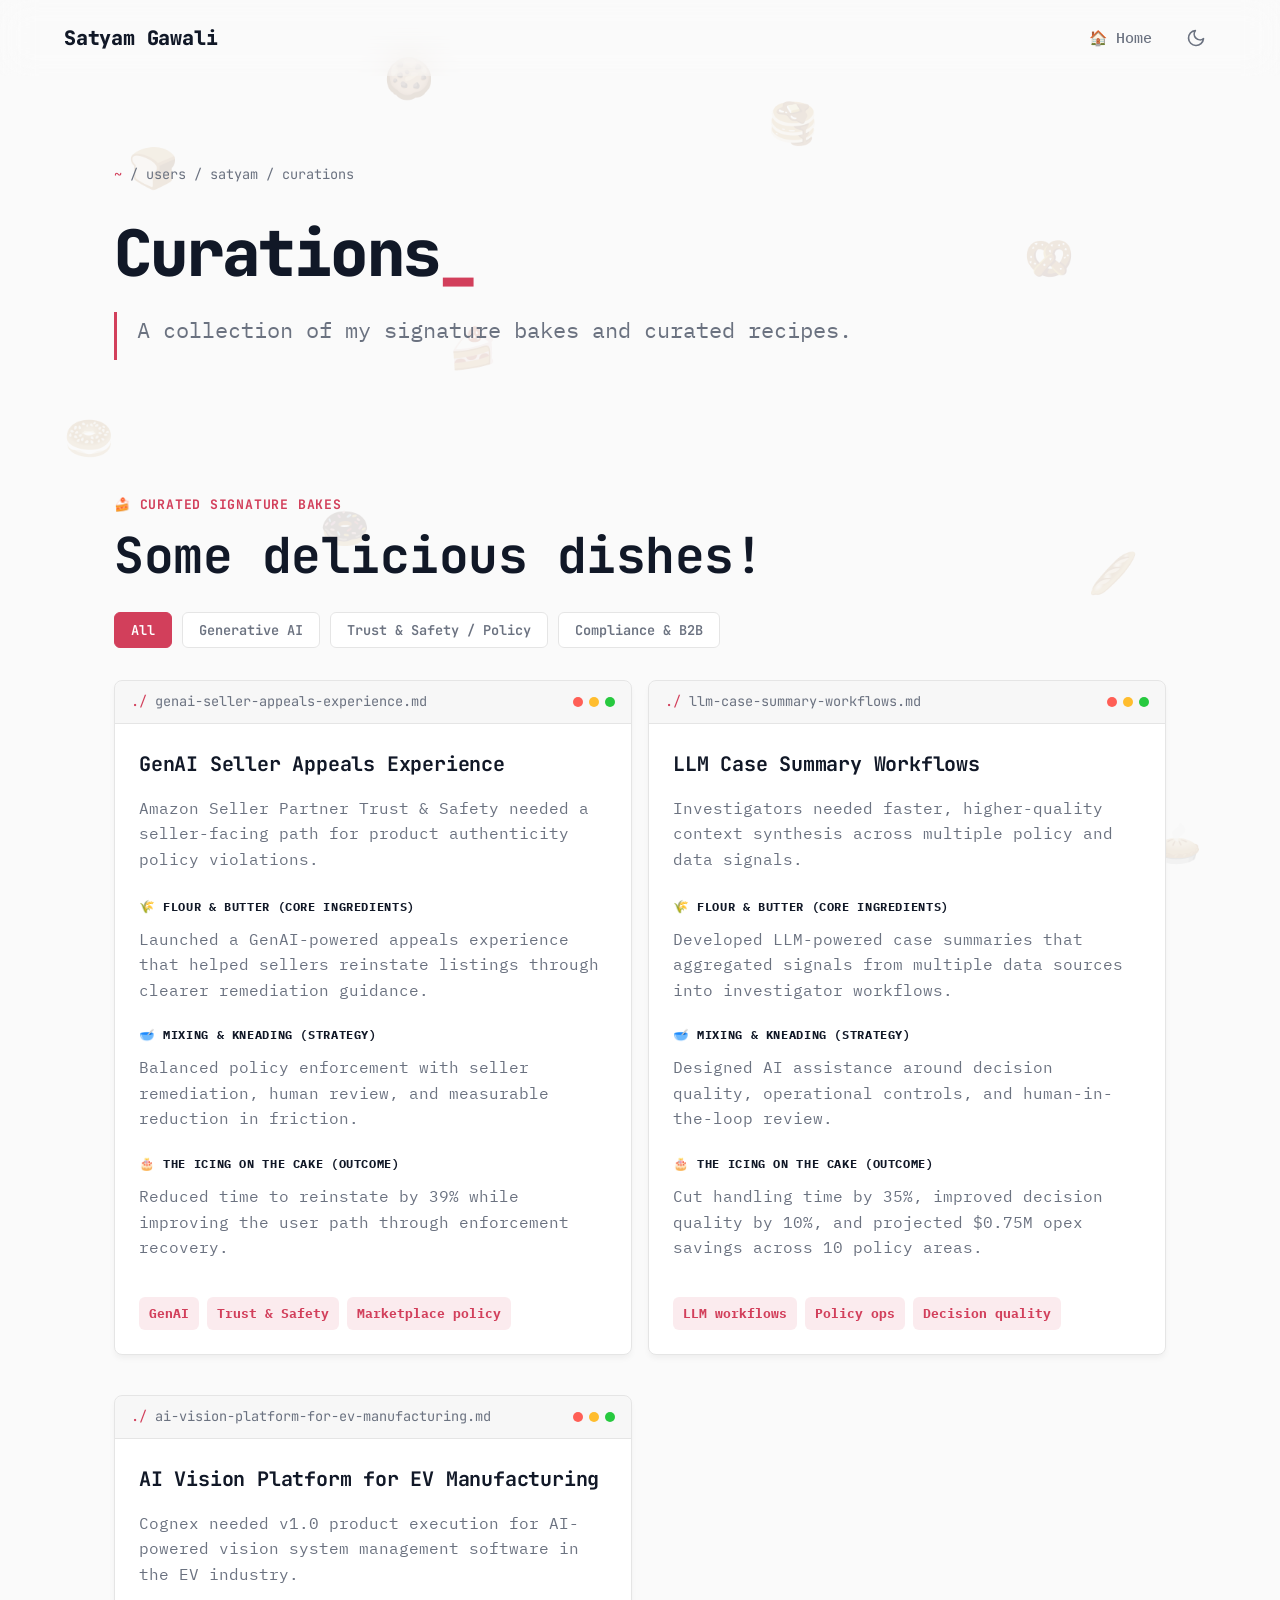
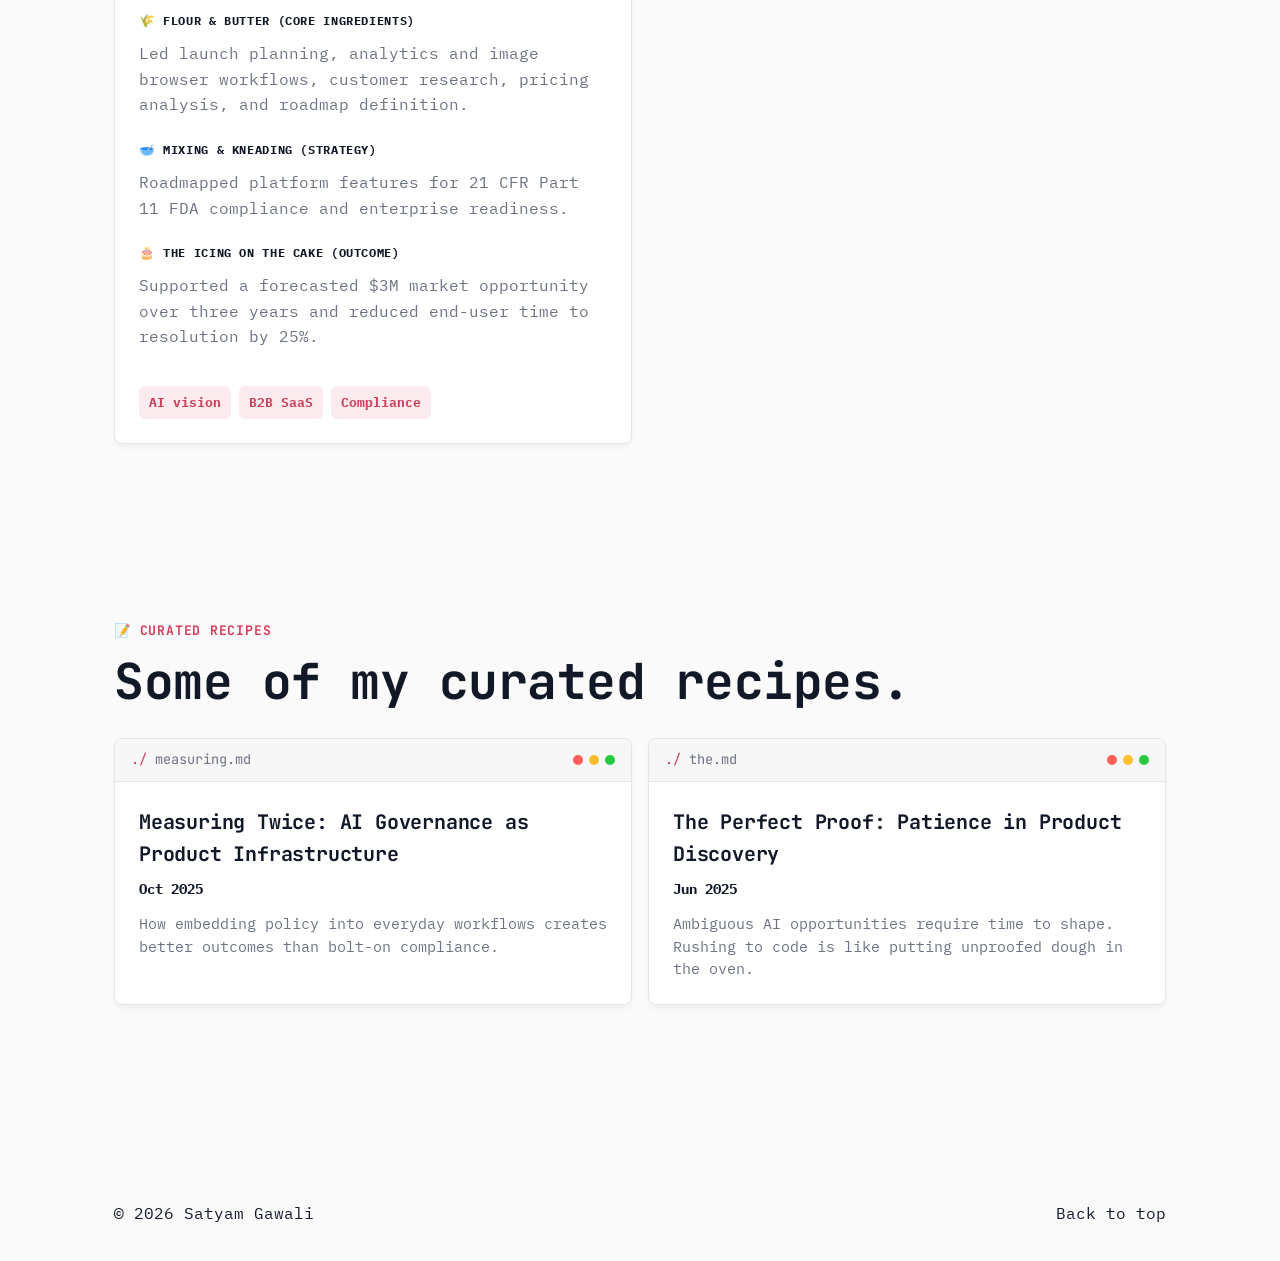
==== curations.html @ 74f0d560 "feat: UI overhaul, multi-page layout, and terminal aesthetics" ====
<!doctype html>
<html lang="en">

<head>
  <meta charset="utf-8" />
  <meta name="viewport" content="width=device-width, initial-scale=1" />
  <meta name="description"
    content="Satyam Gawali: product management at the intersection of AI policy, governance, and business strategy." />
  <meta property="og:title" content="Satyam Gawali | AI Product, Governance and Trust and Safety" />
  <meta property="og:description"
    content="A product strategy portfolio focused on AI governance, policy-aware execution, and business outcomes." />
  <meta property="og:type" content="website" />
  <title>Curations | Satyam Gawali</title>
  <script>
    (function () {
      let savedTheme = null;
      try {
        savedTheme = localStorage.getItem("theme");
      } catch (e) {
        // Fallback if localStorage is blocked (e.g. file:// protocol)
      }
      if (savedTheme === "dark" || (!savedTheme && window.matchMedia("(prefers-color-scheme: dark)").matches)) {
        document.documentElement.setAttribute("data-theme", "dark");
      } else {
        document.documentElement.setAttribute("data-theme", "light");
      }
    })();
  </script>
  <link rel="preconnect" href="https://fonts.googleapis.com">
  <link rel="preconnect" href="https://fonts.gstatic.com" crossorigin>
  <link href="https://fonts.googleapis.com/css2?family=JetBrains+Mono:wght@400;500;700;800&family=IBM+Plex+Mono:ital,wght@0,400;0,500;0,600;0,700;1,400&display=swap" rel="stylesheet">
  <link rel="preload" href="assets/satyam-gawali-linkedin.jpg" as="image" />
  <link rel="stylesheet" href="styles.css" />
</head>

<body>
  <div class="bg-animations" aria-hidden="true">
    <div class="floating-icon" style="top: 15%; left: 10%; animation-delay: 0s;">🍞</div>
    <div class="floating-icon" style="top: 60%; left: 85%; animation-delay: 1.2s;">🥖</div>
    <div class="floating-icon" style="top: 80%; left: 15%; animation-delay: 2.5s;">🥐</div>
    <div class="floating-icon" style="top: 25%; left: 80%; animation-delay: 0.8s;">🥨</div>
    <div class="floating-icon" style="top: 45%; left: 5%; animation-delay: 1.8s;">🥯</div>
    <div class="floating-icon" style="top: 10%; left: 60%; animation-delay: 2.8s;">🥞</div>
    <div class="floating-icon" style="top: 75%; left: 65%; animation-delay: 0.5s;">☕</div>
    <div class="floating-icon" style="top: 35%; left: 35%; animation-delay: 2.1s;">🍰</div>
    <div class="floating-icon" style="top: 85%; left: 45%; animation-delay: 1.5s;">🧁</div>
    <div class="floating-icon" style="top: 55%; left: 25%; animation-delay: 0.2s;">🍩</div>
    <div class="floating-icon" style="top: 5%; left: 30%; animation-delay: 1.9s;">🍪</div>
    <div class="floating-icon" style="top: 90%; left: 90%; animation-delay: 0.7s;">🥧</div>
  </div>
  <div id="scroll-progress-bar" aria-hidden="true"></div>
  <a class="skip-link" href="#content">Skip to content</a>
  <header class="site-header">
    <a class="wordmark" href="#top">Satyam Gawali</a>
    <div class="header-right">
      <nav class="site-nav" aria-label="Primary navigation">
        <a href="index.html">🏠 Home</a>
      </nav>
      <button id="theme-toggle" class="theme-toggle-btn" aria-label="Toggle dark mode" title="Toggle dark mode">
        <svg class="sun-icon" viewBox="0 0 24 24" width="20" height="20" stroke="currentColor" stroke-width="2"
          fill="none" stroke-linecap="round" stroke-linejoin="round">
          <circle cx="12" cy="12" r="5"></circle>
          <line x1="12" y1="1" x2="12" y2="3"></line>
          <line x1="12" y1="21" x2="12" y2="23"></line>
          <line x1="4.22" y1="4.22" x2="5.64" y2="5.64"></line>
          <line x1="18.36" y1="18.36" x2="19.78" y2="19.78"></line>
          <line x1="1" y1="12" x2="3" y2="12"></line>
          <line x1="21" y1="12" x2="23" y2="12"></line>
          <line x1="4.22" y1="19.78" x2="5.64" y2="18.36"></line>
          <line x1="18.36" y1="5.64" x2="19.78" y2="4.22"></line>
        </svg>
        <svg class="moon-icon" viewBox="0 0 24 24" width="20" height="20" stroke="currentColor" stroke-width="2"
          fill="none" stroke-linecap="round" stroke-linejoin="round">
          <path d="M21 12.79A9 9 0 1 1 11.21 3 7 7 0 0 0 21 12.79z"></path>
        </svg>
      </button>
    </div>
  </header>

  <main id="content">
    <section class="hero" id="top">
      <div class="terminal-path"><span class="text-accent">~</span> / users / satyam / curations</div>
      
      <h1 class="hacker-title">Curations<span class="cursor-blink text-accent">_</span></h1>
      
      <div class="hero-description-block">
        <p class="hero-tagline">
          A collection of my signature bakes and curated recipes.
        </p>
      </div>
    </section>


    <section class="section scroll-reveal" id="case-studies">
      <div class="section-heading">
        <div class="section-label">🍰 Curated Signature Bakes</div>
        <h2>Some delicious dishes!</h2>
      </div>
      <div class="filter-row" id="case-filters" aria-label="Filter case studies"></div>
      <div class="case-grid" id="case-list"></div>
    </section>



    <section class="section writings-section scroll-reveal" id="writings">
      <div class="section-heading">
        <div class="section-label">📝 Curated Recipes</div>
        <h2>Some of my curated recipes.</h2>
      </div>
      <div class="writings-grid" id="writing-list"></div>
    </section>


  </main>

  <footer class="site-footer">
    <span>© <span id="year"></span> Satyam Gawali</span>
    <a href="#top">Back to top</a>
  </footer>

  <script src="script.js"></script>
</body>

</html>
---- styles.css ----
:root {
  --bg: #fafafa;
  --surface: #ffffff;
  --border: #e5e5e5;
  --fg: #111827;
  --muted: #6b7280;
  --accent: #d23f5b;
  --accent-dim: rgba(210, 63, 91, 0.1);
  --shadow: 0 4px 6px -1px rgba(0, 0, 0, 0.1), 0 2px 4px -1px rgba(0, 0, 0, 0.06);
  --glass-bg: var(--surface);
  --glass-border: var(--border);
}

html[data-theme="dark"] {
  --bg: #111111;
  --surface: #1a1a1a;
  --border: #333333;
  --fg: #f3f4f6;
  --muted: #9ca3af;
  --accent: #e5607b;
  --accent-dim: rgba(229, 96, 123, 0.15);
  --shadow: 0 4px 6px -1px rgba(0, 0, 0, 0.5), 0 2px 4px -1px rgba(0, 0, 0, 0.3);
  --glass-bg: var(--surface);
  --glass-border: var(--border);
}

/* Background Animations */
.bg-animations {
  position: fixed;
  top: 0;
  left: 0;
  width: 100%;
  height: 100%;
  pointer-events: none;
  z-index: -1;
  overflow: hidden;
}

.floating-icon {
  position: absolute;
  font-size: 2.5rem;
  opacity: 0.15;
  animation: float 6s ease-in-out infinite;
  user-select: none;
  filter: grayscale(0.5);
  /* slightly muted to fit terminal theme */
}

@keyframes float {
  0% {
    transform: translateY(0) rotate(0deg);
  }

  33% {
    transform: translateY(-40px) rotate(10deg);
  }

  66% {
    transform: translateY(20px) rotate(-10deg);
  }

  100% {
    transform: translateY(0) rotate(0deg);
  }
}

html[data-theme="dark"] .floating-icon {
  opacity: 0.08;
}

* {
  box-sizing: border-box;
}

html {
  scroll-behavior: smooth;
}

body {
  margin: 0;
  color: var(--fg);
  background: var(--bg);
  font-family: 'IBM Plex Mono', monospace;
  line-height: 1.6;
  transition: background 0.4s ease, color 0.4s ease, border-color 0.4s ease;
}

/* Clean, modern sans-serif typography for headings */
h1,
h2,
h3,
.wordmark,
.kicker,
.section-label {
  font-family: 'JetBrains Mono', monospace;
}

.button,
.filter-chip {
  font-family: 'JetBrains Mono', monospace;
}

a {
  color: inherit;
  text-decoration: none;
}

.skip-link {
  position: absolute;
  left: 18px;
  top: -60px;
  z-index: 100;
  padding: 8px 12px;
  color: var(--bg);
  background: var(--ink);
}

.skip-link:focus {
  top: 14px;
}

.site-header {
  position: sticky;
  top: 0;
  z-index: 10;
  display: flex;
  align-items: center;
  justify-content: space-between;
  gap: 24px;
  padding: 18px clamp(18px, 5vw, 64px);
  background: var(--header-bg);
  border-bottom: 1px solid var(--line);
  backdrop-filter: blur(16px);
  transition: background 0.4s ease, border-color 0.4s ease;
}

.header-right {
  display: flex;
  align-items: center;
  gap: 24px;
}

.theme-toggle-btn {
  background: transparent;
  border: 1px solid var(--line);
  color: var(--muted);
  cursor: pointer;
  display: flex;
  align-items: center;
  justify-content: center;
  width: 40px;
  height: 40px;
  border-radius: 50%;
  transition: all 0.3s cubic-bezier(0.16, 1, 0.3, 1);
  padding: 0;
  position: relative;
  overflow: hidden;
}

.theme-toggle-btn:hover {
  background: var(--panel-strong);
  color: var(--accent);
  border-color: var(--accent);
  transform: scale(1.05);
}

.theme-toggle-btn svg {
  transition: transform 0.5s cubic-bezier(0.16, 1, 0.3, 1), opacity 0.3s ease;
  position: absolute;
}

html:not([data-theme="dark"]) .theme-toggle-btn .sun-icon {
  transform: translateY(30px) rotate(45deg);
  opacity: 0;
}

html:not([data-theme="dark"]) .theme-toggle-btn .moon-icon {
  transform: translateY(0) rotate(0);
  opacity: 1;
}

html[data-theme="dark"] .theme-toggle-btn .sun-icon {
  transform: translateY(0) rotate(0);
  opacity: 1;
}

html[data-theme="dark"] .theme-toggle-btn .moon-icon {
  transform: translateY(-30px) rotate(-45deg);
  opacity: 0;
}

.wordmark {
  color: var(--ink);
  font-weight: 800;
  font-size: 1.25rem;
  letter-spacing: -0.01em;
}

.site-nav {
  display: flex;
  flex-wrap: wrap;
  justify-content: flex-end;
  gap: 8px 20px;
  color: var(--muted);
  font-size: 0.92rem;
  font-weight: 500;
}

.site-nav a {
  position: relative;
}

.site-nav a::after {
  content: '';
  position: absolute;
  bottom: -4px;
  left: 0;
  width: 0%;
  height: 2px;
  background: var(--accent);
  transition: width 0.3s cubic-bezier(0.16, 1, 0.3, 1);
}

.site-nav a:hover::after {
  width: 100%;
}

.site-nav a:hover,
.site-footer a:hover {
  color: var(--accent);
}

main {
  width: min(100%, 1180px);
  margin: 0 auto;
  padding: 0 clamp(18px, 5vw, 64px) 70px;
}

.hero {
  display: flex;
  flex-direction: column;
  align-items: flex-start;
  text-align: left;
  gap: 24px;
  min-height: auto;
  padding: clamp(42px, 7vw, 88px) 0 58px;
}

.terminal-path {
  font-family: 'JetBrains Mono', monospace;
  font-size: 0.85rem;
  color: var(--muted);
  margin-bottom: 8px;
}

.text-accent {
  color: var(--accent);
}

.hacker-title {
  font-family: 'JetBrains Mono', monospace;
  font-size: clamp(2.5rem, 5vw, 4rem);
  font-weight: 800;
  letter-spacing: -0.03em;
  margin: 0;
  line-height: 1.1;
}

@keyframes blink {

  0%,
  100% {
    opacity: 1;
  }

  50% {
    opacity: 0;
  }
}

.cursor-blink {
  animation: blink 1s step-end infinite;
}

.hero-description-block {
  border-left: 3px solid var(--accent);
  padding-left: 20px;
  max-width: 750px;
}

.hero-tagline {
  font-size: clamp(1.2rem, 2.5vw, 1.4rem);
  color: var(--muted);
  margin: 0 0 12px 0;
}

.hero-avatar {
  display: flex;
  flex-direction: column;
  align-items: center;
  gap: 16px;
  width: 100%;
  margin: 32px 0;
}

.avatar-img {
  width: 160px;
  height: 160px;
  border-radius: 50%;
  object-fit: cover;
  box-shadow: 0 10px 25px rgba(0, 0, 0, 0.2);
}

.hero-actions {
  display: flex;
  gap: 16px;
  flex-wrap: wrap;
  justify-content: center;
  width: 100%;
}

.terminal-btn {
  display: inline-flex;
  align-items: center;
  justify-content: center;
  gap: 8px;
  padding: 12px 24px;
  border: 1px solid var(--accent);
  color: var(--accent);
  font-family: 'JetBrains Mono', monospace;
  font-weight: 700;
  font-size: 0.9rem;
  border-radius: 8px;
  text-decoration: none;
  transition: all 0.2s ease;
  min-width: 180px;
}

.terminal-btn:hover {
  background: var(--accent);
  color: var(--surface);
}

.kicker,
.section-label {
  margin: 0;
  color: var(--accent);
  font-family: 'JetBrains Mono', monospace;
  font-size: 0.82rem;
  font-weight: 700;
  letter-spacing: 0.06em;
  text-transform: uppercase;
}

h1,
h2,
h3,
p {
  overflow-wrap: anywhere;
}

h2 {
  max-width: 860px;
  margin: 12px 0 0;
  font-size: clamp(1.85rem, 4.2vw, 3.1rem);
  line-height: 1.15;
  letter-spacing: -0.01em;
  font-weight: 700;
}

h3 {
  margin: 0;
  font-size: 1.25rem;
  letter-spacing: -0.01em;
  font-weight: 700;
}

.hero-text,
.brief p,
.contact-section p {
  max-width: 720px;
  margin: 24px 0 0;
  color: var(--muted);
  font-size: clamp(1.05rem, 2vw, 1.24rem);
}

.hero-actions,
.contact-actions {
  display: flex;
  flex-wrap: wrap;
  gap: 12px;
  margin-top: 32px;
  justify-content: center;
}

.button {
  display: inline-flex;
  align-items: center;
  justify-content: center;
  padding: 10px 20px;
  border: 1px solid var(--border);
  border-radius: 6px;
  font-family: 'JetBrains Mono', monospace;
  font-weight: 600;
  font-size: 0.9rem;
  transition: all 0.2s ease;
  cursor: pointer;
  background: var(--surface);
  color: var(--fg);
}

.button:active,
.filter-chip:active {
  transform: scale(0.98);
}

.button.primary {
  color: var(--surface);
  background: var(--accent);
  border-color: var(--accent);
}

.button.primary:hover {
  opacity: 0.9;
}

.button.secondary {
  color: var(--fg);
  background: var(--surface);
  border-color: var(--border);
}

.button.secondary:hover {
  background: var(--border);
}



.section {
  padding: 76px 0;
  border-top: 1px solid var(--line);
}

.brief {
  display: grid;
  grid-template-columns: 190px minmax(0, 1fr);
  gap: clamp(24px, 6vw, 80px);
}

.filter-row {
  display: flex;
  flex-wrap: wrap;
  gap: 10px;
  margin-bottom: 32px;
}

.filter-chip {
  display: inline-flex;
  align-items: center;
  justify-content: center;
  background: var(--surface);
  border: 1px solid var(--border);
  color: var(--muted);
  font-family: 'JetBrains Mono', monospace;
  font-size: 0.85rem;
  font-weight: 600;
  padding: 8px 16px;
  border-radius: 6px;
  cursor: pointer;
  transition: all 0.2s ease;
  user-select: none;
}

.filter-chip:hover {
  background: var(--bg);
  color: var(--accent);
  border-color: var(--accent);
}

.filter-chip.active {
  background: var(--accent);
  border-color: var(--accent);
  color: var(--surface);
}

html[data-theme="dark"] .filter-chip.active {
  background: var(--accent);
  border-color: var(--accent);
  color: #111;
}

.section-heading {
  margin-bottom: 28px;
}

.case-grid,
.principle-grid,
.capability-grid {
  display: grid;
  grid-template-columns: repeat(2, minmax(0, 1fr));
  gap: 16px;
}

.experience-list {
  display: grid;
  gap: 16px;
}

/* Terminal Windows */
.terminal-window {
  border: 1px solid var(--border);
  border-radius: 8px;
  overflow: hidden;
  background: var(--surface);
  box-shadow: 0 4px 6px -1px rgba(0, 0, 0, 0.05);
  margin-bottom: 24px;
}

.terminal-header {
  display: flex;
  align-items: center;
  justify-content: space-between;
  padding: 10px 16px;
  border-bottom: 1px solid var(--border);
  background: rgba(0, 0, 0, 0.03);
}

html[data-theme="dark"] .terminal-header {
  background: rgba(255, 255, 255, 0.03);
}

.terminal-title {
  font-family: 'JetBrains Mono', monospace;
  font-size: 0.85rem;
  color: var(--muted);
}

.terminal-dots {
  display: flex;
  gap: 6px;
}

.terminal-dots span {
  width: 10px;
  height: 10px;
  border-radius: 50%;
  background: var(--border);
}

.terminal-dots span:nth-child(1) {
  background: #ff5f56;
}

.terminal-dots span:nth-child(2) {
  background: #ffbd2e;
}

.terminal-dots span:nth-child(3) {
  background: #27c93f;
}

.terminal-body {
  padding: 24px;
}

.case-card,
.experience-card,
.capability-card {
  transition: transform 0.2s ease, border-color 0.2s ease, box-shadow 0.2s ease;
}

.terminal-window:hover {
  transform: translateY(-2px);
  border-color: var(--accent);
  box-shadow: var(--shadow);
}

.experience-sidebar {
  display: flex;
  flex-direction: column;
  gap: 18px;
  width: 160px;
  flex-shrink: 0;
}

.company-logo {
  display: flex;
  height: 82px;
  width: 100%;
  align-items: center;
  justify-content: center;
  padding: 10px;
  background: var(--logo-bg);
  border: 1px solid var(--logo-border-color);
  border-radius: 16px;
  transition: all 0.3s ease;
  overflow: hidden;
}

.company-logo img {
  display: block;
  max-width: 100%;
  max-height: 100%;
  object-fit: contain;
  transition: filter 0.4s ease, transform 0.3s ease;
}

.company-logo img[src$="logo-amazon.svg"] {
  transform: scale(1.1);
}

.company-logo:hover {
  border-color: var(--accent-border);
  transform: scale(1.02);
}

/* Theme-aware logo rendering */
html:not([data-theme="dark"]) .company-logo img[src$="logo-searce.svg"] {
  filter: invert(1);
}

html[data-theme="dark"] .company-logo img[src$="logo-amazon.svg"],
html[data-theme="dark"] .company-logo img[src$="logo-cognex.svg"] {
  filter: invert(1) brightness(1.2);
}

.card-header-row {
  display: flex;
  justify-content: space-between;
  align-items: baseline;
  flex-wrap: wrap;
  gap: 8px 24px;
}

.card-meta-right {
  color: var(--quiet);
  font-size: 0.86rem;
  font-weight: 700;
  display: flex;
  align-items: center;
  gap: 6px;
  transition: color 0.4s ease;
}

.card-separator {
  color: var(--line);
  transition: color 0.4s ease;
}

.experience-content {
  grid-column: 2;
  display: flex;
  flex-direction: column;
  justify-content: center;
}

.experience-role {
  margin: 2px 0 10px;
  color: var(--success);
  /* Sophisticated green for role titles */
  font-weight: 700;
}

.experience-card ul {
  display: grid;
  gap: 8px;
  margin: 0;
  padding-left: 18px;
  color: var(--muted);
}

.education-grid {
  display: grid;
  grid-template-columns: repeat(auto-fit, minmax(280px, 1fr));
  gap: 64px;
  align-items: start;
}

.education-mantle-item {
  display: flex;
  flex-direction: column;
  align-items: center;
  text-align: center;
  padding: 16px 0;
}

.mantle-logo {
  display: flex;
  height: 90px;
  width: auto;
  min-width: 90px;
  align-items: center;
  justify-content: center;
  margin-bottom: 24px;
}

.mantle-logo img {
  display: block;
  max-width: 100%;
  max-height: 100%;
  object-fit: contain;
  transition: all 0.3s ease;
}

.mantle-logo img[src$="logo-dartmouth.png"] {
  transform: scale(1.18);
}

html[data-theme="dark"] .mantle-logo img[src$="logo-dartmouth.png"],
html[data-theme="dark"] .mantle-logo img[src*="logo-westcliff"] {
  filter: brightness(0) invert(1);
}

.mantle-logo:hover {
  transform: scale(1.05);
}

.education-mantle-item h3 {
  font-size: 1.2rem;
  margin: 0 0 10px;
}

.education-role {
  margin: 0 0 10px;
  color: var(--accent);
  font-weight: 600;
  font-size: 0.95rem;
}

.case-context {
  margin: 16px 0 24px;
  color: var(--muted);
}

dl {
  display: grid;
  gap: 10px;
  margin: 0;
}

dt {
  color: var(--success);
  font-size: 0.78rem;
  font-weight: 800;
  text-transform: uppercase;
  letter-spacing: 0.05em;
}

dd {
  margin: 0 0 12px;
  color: var(--muted);
}

.tag-row {
  display: flex;
  flex-wrap: wrap;
  gap: 8px;
  margin-top: 24px;
}

.tag-row span {
  padding: 6px 10px;
  color: var(--accent);
  background: var(--accent-dim);
  border: 1px solid var(--accent-border);
  border-radius: 6px;
  font-size: 0.82rem;
  font-weight: 700;
  transition: all 0.3s ease;
}

.tag-row span:hover {
  background: rgba(194, 83, 47, 0.09);
  border-color: rgba(194, 83, 47, 0.25);
}

html[data-theme="dark"] .tag-row span:hover {
  background: rgba(224, 108, 69, 0.12);
  border-color: rgba(224, 108, 69, 0.3);
}

.marquee-container {
  width: 100%;
  overflow: hidden;
  white-space: nowrap;
  position: relative;
  padding: 24px 0;
  mask-image: linear-gradient(to right, transparent, black 5%, black 95%, transparent);
  -webkit-mask-image: linear-gradient(to right, transparent, black 5%, black 95%, transparent);
}

.marquee-content {
  display: inline-flex;
  gap: 32px;
  animation: scroll-marquee 25s linear infinite;
  padding-left: 32px;
}

.marquee-content:hover {
  animation-play-state: paused;
}

.book-cover {
  height: 290px;
  width: auto;
  max-width: 250px;
  border-radius: 4px;
  box-shadow: 0 6px 16px rgba(0, 0, 0, 0.12);
  transition: transform 0.4s cubic-bezier(0.16, 1, 0.3, 1), box-shadow 0.4s ease;
  flex-shrink: 0;
  border: 1px solid var(--glass-border);
}

.book-cover:hover {
  transform: translateY(-8px) scale(1.02);
  box-shadow: 0 16px 32px rgba(0, 0, 0, 0.15);
  cursor: pointer;
}

.book-cover.expanded {
  transform: scale(1.2) translateY(-10px);
  box-shadow: 0 24px 48px rgba(0, 0, 0, 0.3);
  z-index: 10;
  position: relative;
}



@keyframes scroll-marquee {
  0% {
    transform: translateX(0);
  }

  100% {
    transform: translateX(calc(-50% - 16px));
  }
}

.writings-grid {
  display: grid;
  grid-template-columns: repeat(auto-fit, minmax(280px, 1fr));
  gap: 16px;
}

.writing-link {
  display: block;
  text-decoration: none;
  color: inherit;
}

.writing-snippet {
  margin: 12px 0 0;
  color: var(--muted);
  line-height: 1.5;
  font-size: 0.95rem;
}

.capability-chip {
  display: inline-flex;
  align-items: center;
  justify-content: center;
  background: var(--surface);
  border: 1px solid var(--border);
  color: var(--fg);
  font-family: 'JetBrains Mono', monospace;
  font-size: 0.85rem;
  font-weight: 600;
  padding: 6px 12px;
  border-radius: 4px;
  transition: all 0.2s ease;
}

.capability-chip:hover {
  background: var(--bg);
  border-color: var(--accent);
  color: var(--accent);
}

.contact-section {
  display: grid;
  grid-template-columns: minmax(0, 1fr) minmax(270px, 0.48fr);
  gap: 32px;
  align-items: center;
  margin-top: 28px;
  padding: clamp(28px, 5vw, 54px);
  background: var(--surface);
  border: 1px solid var(--border);
  border-radius: 8px;
  box-shadow: 0 4px 6px -1px rgba(0, 0, 0, 0.05);
}

.contact-section h2 {
  margin-top: 12px;
}

.contact-section .contact-actions {
  align-content: start;
  margin-top: 0;
}

.site-footer {
  display: flex;
  justify-content: space-between;
  gap: 18px;
  width: min(100%, 1180px);
  margin: 0 auto;
  padding: 26px clamp(18px, 5vw, 64px) 34px;
  color: var(--quiet);
  border-top: 1px solid var(--line);
}

@media (max-width: 860px) {

  .site-header,
  .site-footer {
    align-items: flex-start;
    flex-direction: column;
  }

  .hero,
  .brief,
  .signal-section,
  .contact-section {
    grid-template-columns: 1fr;
  }

  .hero {
    min-height: auto;
  }

  .case-grid,
  .capability-grid {
    grid-template-columns: 1fr;
  }

  .experience-card {
    grid-template-columns: 1fr;
  }

  .experience-content {
    grid-column: 1;
  }
}

@media (max-width: 540px) {
  main {
    padding-inline: 16px;
  }

  h1 {
    font-size: clamp(2.45rem, 12vw, 3.8rem);
  }

  .button {
    width: 100%;
  }

  .portrait-panel {
    max-width: 360px;
  }



  .case-card,
  .experience-card,
  .capability-card {
    padding: 20px;
  }
}

/* Scroll Progress Bar styling */
#scroll-progress-bar {
  position: fixed;
  top: 0;
  left: 0;
  height: 4px;
  background: var(--scroll-progress);
  z-index: 1000;
  width: 0%;
  transition: width 0.1s ease;
}

@supports (animation-timeline: scroll()) {
  #scroll-progress-bar {
    width: 100%;
    transform-origin: 0 50%;
    animation: scale-progress linear both;
    animation-timeline: scroll();
  }

  @keyframes scale-progress {
    from {
      transform: scaleX(0);
    }

    to {
      transform: scaleX(1);
    }
  }
}

/* Viewport Scroll Entry Reveals */
@media (prefers-reduced-motion: no-preference) {
  @supports ((animation-timeline: view()) and (animation-range: entry)) {
    @keyframes reveal-entry {
      from {
        opacity: 0;
        transform: translateY(30px);
      }

      to {
        opacity: 1;
        transform: translateY(0);
      }
    }

    .scroll-reveal {
      animation: reveal-entry linear both;
      animation-timeline: view();
      animation-range: entry 5% cover 25%;
    }
  }
}

/* Glassmorphic Toast Notification */
.toast {
  position: fixed;
  bottom: 24px;
  right: 24px;
  background: var(--glass-bg);
  border: 1px solid var(--glass-border);
  color: var(--ink);
  padding: 12px 20px;
  border-radius: 8px;
  box-shadow: var(--shadow);
  backdrop-filter: blur(16px);
  z-index: 10000;
  display: flex;
  align-items: center;
  gap: 10px;
  font-size: 0.9rem;
  font-weight: 700;
  transform: translateY(100px) scale(0.9);
  opacity: 0;
  transition: all 0.4s cubic-bezier(0.16, 1, 0.3, 1);
}

.toast.show {
  transform: translateY(0) scale(1);
  opacity: 1;
}

.toast-icon {
  color: var(--success);
  font-size: 1.1rem;
}

/* --- Sidebar Navigation --- */
.side-nav {
  position: fixed;
  top: 25vh;
  right: max(2vw, calc(50vw - 590px - 200px)); 
  width: 180px;
  display: flex;
  flex-direction: column;
  gap: 16px;
  padding-left: 20px;
  border-left: 1px solid var(--border);
  font-family: 'JetBrains Mono', monospace;
  font-size: 0.85rem;
  z-index: 100;
}

.side-nav-title {
  color: var(--muted);
  margin-bottom: 8px;
  font-weight: 700;
  text-transform: uppercase;
  letter-spacing: 0.05em;
  font-size: 0.75rem;
}

.side-nav a {
  color: var(--muted);
  text-decoration: none;
  transition: all 0.2s ease;
  position: relative;
  opacity: 0.7;
  line-height: 1.4;
}

.side-nav a:hover, 
.side-nav a.active {
  color: var(--accent);
  opacity: 1;
}

.side-nav a.active {
  font-weight: 700;
}

.side-nav a.active::before {
  content: '>';
  position: absolute;
  left: -24px;
  color: var(--accent);
  font-weight: 800;
}

/* Responsive Visibility Helpers */
@media (min-width: 1301px) {
  .mobile-only {
    display: none !important;
  }
}

@media (max-width: 1300px) {
  .desktop-only {
    display: none !important;
  }
}
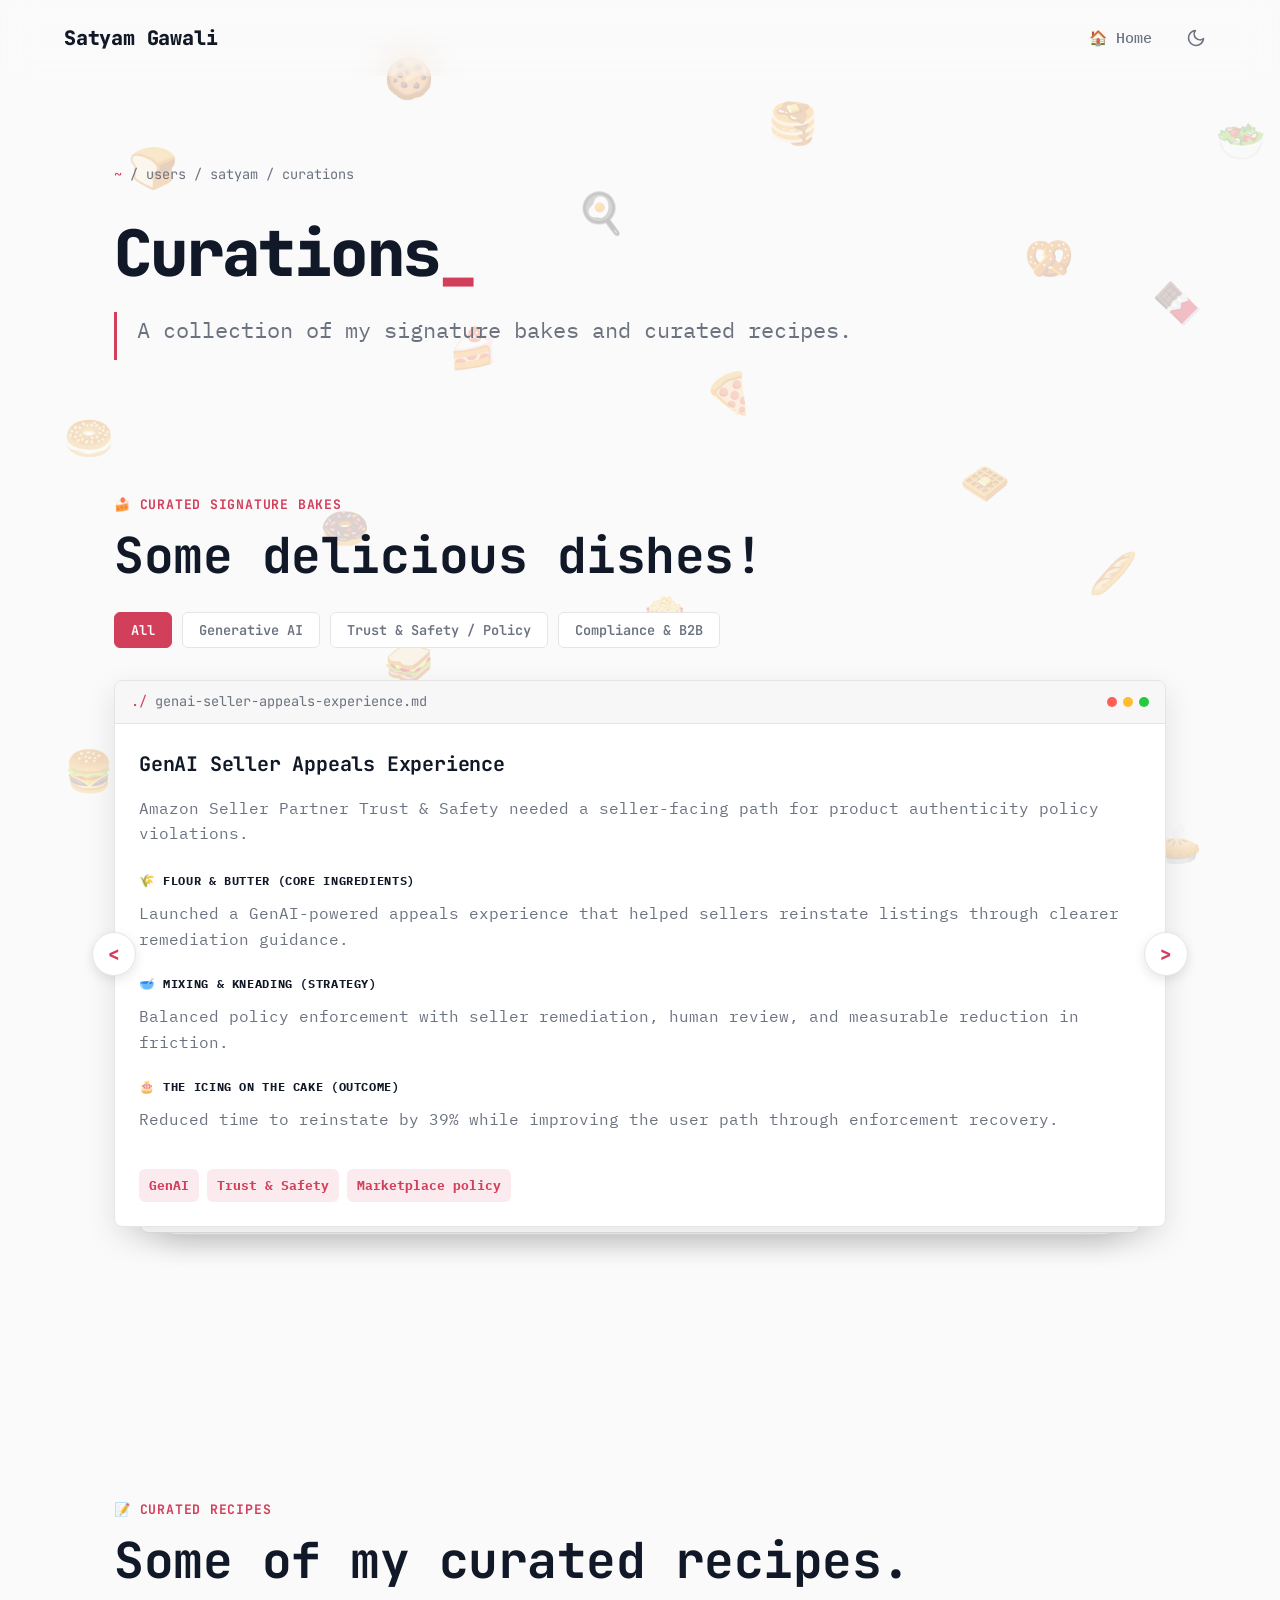
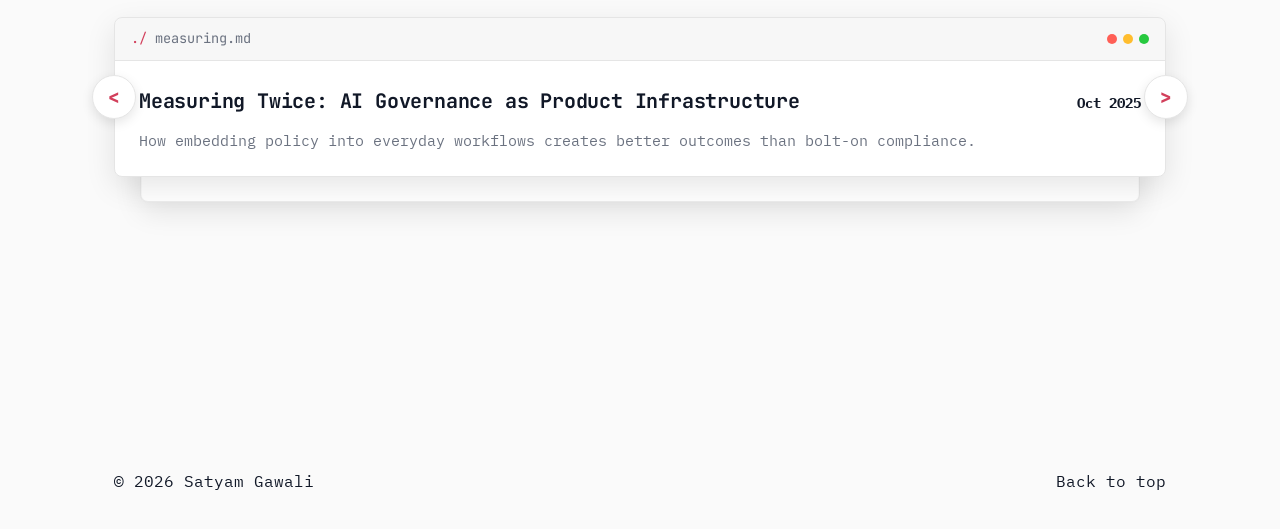
==== commit cb8c2602: "feat: Add interactive book scroll, fix 3D deck stacking, and enhance UI elements" ====
--- a/curations.html
+++ b/curations.html
@@ -47,6 +47,16 @@
     <div class="floating-icon" style="top: 55%; left: 25%; animation-delay: 0.2s;">🍩</div>
     <div class="floating-icon" style="top: 5%; left: 30%; animation-delay: 1.9s;">🍪</div>
     <div class="floating-icon" style="top: 90%; left: 90%; animation-delay: 0.7s;">🥧</div>
+    <div class="floating-icon" style="top: 20%; left: 45%; animation-delay: 0.3s;">🍳</div>
+    <div class="floating-icon" style="top: 70%; left: 30%; animation-delay: 1.1s;">🥪</div>
+    <div class="floating-icon" style="top: 50%; left: 75%; animation-delay: 2.2s;">🧇</div>
+    <div class="floating-icon" style="top: 95%; left: 10%; animation-delay: 0.9s;">🌮</div>
+    <div class="floating-icon" style="top: 12%; left: 95%; animation-delay: 1.7s;">🥗</div>
+    <div class="floating-icon" style="top: 40%; left: 55%; animation-delay: 2.6s;">🍕</div>
+    <div class="floating-icon" style="top: 82%; left: 5%; animation-delay: 0.4s;">🍔</div>
+    <div class="floating-icon" style="top: 65%; left: 50%; animation-delay: 1.4s;">🍿</div>
+    <div class="floating-icon" style="top: 30%; left: 90%; animation-delay: 2.9s;">🍫</div>
+    <div class="floating-icon" style="top: 88%; left: 70%; animation-delay: 0.6s;">🍯</div>
   </div>
   <div id="scroll-progress-bar" aria-hidden="true"></div>
   <a class="skip-link" href="#content">Skip to content</a>
@@ -78,6 +88,11 @@
   </header>
 
   <main id="content">
+    <aside class="side-nav desktop-only" aria-label="Table of Contents">
+      <a href="#top" class="side-nav-title"><span class="text-accent">./</span> curations.html</a>
+      <a href="#case-studies">🍰 Signature Bakes</a>
+      <a href="#writings">📝 Curated Recipes</a>
+    </aside>
     <section class="hero" id="top">
       <div class="terminal-path"><span class="text-accent">~</span> / users / satyam / curations</div>
       
@@ -97,7 +112,11 @@
         <h2>Some delicious dishes!</h2>
       </div>
       <div class="filter-row" id="case-filters" aria-label="Filter case studies"></div>
-      <div class="case-grid" id="case-list"></div>
+      <div class="carousel-container">
+        <button class="carousel-btn prev" aria-label="Previous card">&lt;</button>
+        <div class="case-grid carousel-track" id="case-list"></div>
+        <button class="carousel-btn next" aria-label="Next card">&gt;</button>
+      </div>
     </section>
 
 
@@ -107,7 +126,11 @@
         <div class="section-label">📝 Curated Recipes</div>
         <h2>Some of my curated recipes.</h2>
       </div>
-      <div class="writings-grid" id="writing-list"></div>
+      <div class="carousel-container">
+        <button class="carousel-btn prev" aria-label="Previous card">&lt;</button>
+        <div class="writings-grid carousel-track" id="writing-list"></div>
+        <button class="carousel-btn next" aria-label="Next card">&gt;</button>
+      </div>
     </section>
 
 
--- a/styles.css
+++ b/styles.css
@@ -39,11 +39,9 @@
 .floating-icon {
   position: absolute;
   font-size: 2.5rem;
-  opacity: 0.15;
+  opacity: 0.25;
   animation: float 6s ease-in-out infinite;
   user-select: none;
-  filter: grayscale(0.5);
-  /* slightly muted to fit terminal theme */
 }
 
 @keyframes float {
@@ -65,7 +63,7 @@
 }
 
 html[data-theme="dark"] .floating-icon {
-  opacity: 0.08;
+  opacity: 0.15;
 }
 
 * {
@@ -122,7 +120,7 @@
 .site-header {
   position: sticky;
   top: 0;
-  z-index: 10;
+  z-index: 500;
   display: flex;
   align-items: center;
   justify-content: space-between;
@@ -234,6 +232,15 @@
   width: min(100%, 1180px);
   margin: 0 auto;
   padding: 0 clamp(18px, 5vw, 64px) 70px;
+}
+
+@media (min-width: 1301px) {
+  main {
+    /* Dynamically shrink and shift left to ensure room for the 180px sidebar */
+    width: calc(100% - 220px);
+    margin-left: max(3vw, calc(50vw - 590px - 80px));
+    margin-right: auto;
+  }
 }
 
 .hero {
@@ -439,6 +446,7 @@
 .section {
   padding: 76px 0;
   border-top: 1px solid var(--line);
+  scroll-margin-top: 100px;
 }
 
 .brief {
@@ -706,9 +714,20 @@
   transform: scale(1.18);
 }
 
-html[data-theme="dark"] .mantle-logo img[src$="logo-dartmouth.png"],
+html:not([data-theme="dark"]) .mantle-logo img[src$="logo-vit.png"] {
+  background: var(--panel-strong);
+  padding: 4px;
+  border-radius: 4px;
+}
+
+html[data-theme="dark"] .mantle-logo img[src$="logo-dartmouth.png"] {
+  filter: brightness(0) invert(1);
+}
+
 html[data-theme="dark"] .mantle-logo img[src*="logo-westcliff"] {
-  filter: brightness(0) invert(1);
+  background: rgba(255, 255, 255, 0.95);
+  padding: 4px;
+  border-radius: 4px;
 }
 
 .mantle-logo:hover {
@@ -781,23 +800,28 @@
 
 .marquee-container {
   width: 100%;
-  overflow: hidden;
+  overflow-x: auto;
+  overflow-y: hidden;
   white-space: nowrap;
   position: relative;
   padding: 24px 0;
   mask-image: linear-gradient(to right, transparent, black 5%, black 95%, transparent);
   -webkit-mask-image: linear-gradient(to right, transparent, black 5%, black 95%, transparent);
+  cursor: grab;
+  scrollbar-width: none; /* Firefox */
+}
+
+.marquee-container::-webkit-scrollbar {
+  display: none; /* Chrome, Safari, Edge */
+}
+
+.marquee-container:active {
+  cursor: grabbing;
 }
 
 .marquee-content {
   display: inline-flex;
   gap: 32px;
-  animation: scroll-marquee 25s linear infinite;
-  padding-left: 32px;
-}
-
-.marquee-content:hover {
-  animation-play-state: paused;
 }
 
 .book-cover {
@@ -817,24 +841,9 @@
   cursor: pointer;
 }
 
-.book-cover.expanded {
-  transform: scale(1.2) translateY(-10px);
-  box-shadow: 0 24px 48px rgba(0, 0, 0, 0.3);
-  z-index: 10;
-  position: relative;
-}
-
-
-
-@keyframes scroll-marquee {
-  0% {
-    transform: translateX(0);
-  }
-
-  100% {
-    transform: translateX(calc(-50% - 16px));
-  }
-}
+
+
+
 
 .writings-grid {
   display: grid;
@@ -1119,3 +1128,69 @@
     display: none !important;
   }
 }
+
+/* --- Carousel Navigation --- */
+.carousel-container {
+  position: relative;
+  width: 100%;
+  perspective: 1000px;
+}
+
+.carousel-track {
+  position: relative;
+  width: 100%;
+  height: 450px; /* Base height for the deck */
+}
+
+.carousel-track .terminal-window {
+  position: absolute;
+  top: 0;
+  left: 0;
+  width: 100%;
+  margin-bottom: 0; 
+  transition: transform 0.5s cubic-bezier(0.2, 0.8, 0.2, 1), opacity 0.5s ease;
+  transform-origin: top center;
+  will-change: transform, opacity;
+  box-shadow: 0 10px 30px rgba(0,0,0,0.1);
+}
+
+.carousel-btn {
+  position: absolute;
+  top: 50%;
+  transform: translateY(-50%);
+  background: var(--surface);
+  color: var(--accent);
+  border: 1px solid var(--border);
+  width: 44px;
+  height: 44px;
+  border-radius: 50%;
+  font-family: 'JetBrains Mono', monospace;
+  font-weight: 800;
+  font-size: 1.2rem;
+  cursor: pointer;
+  z-index: 100;
+  display: flex;
+  align-items: center;
+  justify-content: center;
+  transition: all 0.2s ease;
+  box-shadow: 0 4px 12px rgba(0,0,0,0.1);
+}
+
+.carousel-btn:hover {
+  background: var(--bg);
+  border-color: var(--accent);
+  transform: translateY(-50%) scale(1.1);
+}
+
+.carousel-btn.prev {
+  left: -22px;
+}
+.carousel-btn.next {
+  right: -22px;
+}
+
+@media (max-width: 768px) {
+  .carousel-btn {
+    display: none; 
+  }
+}
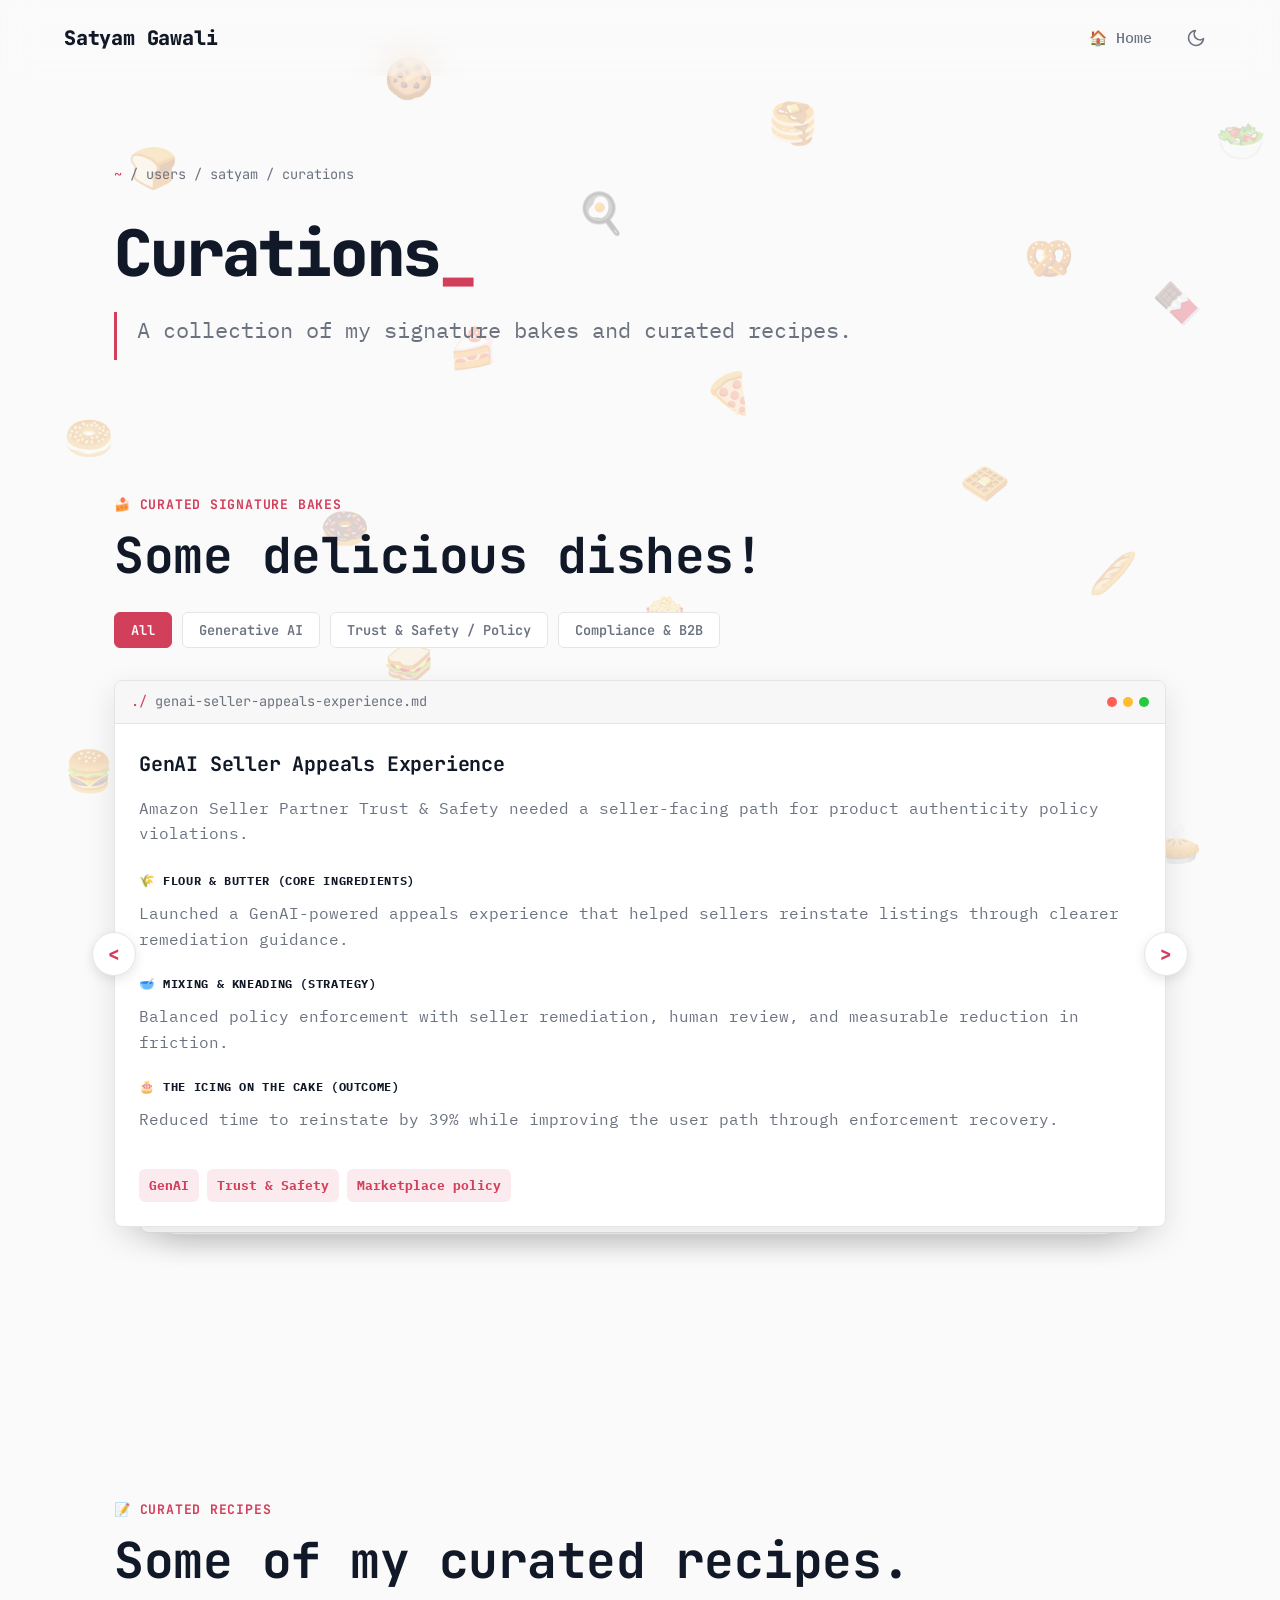
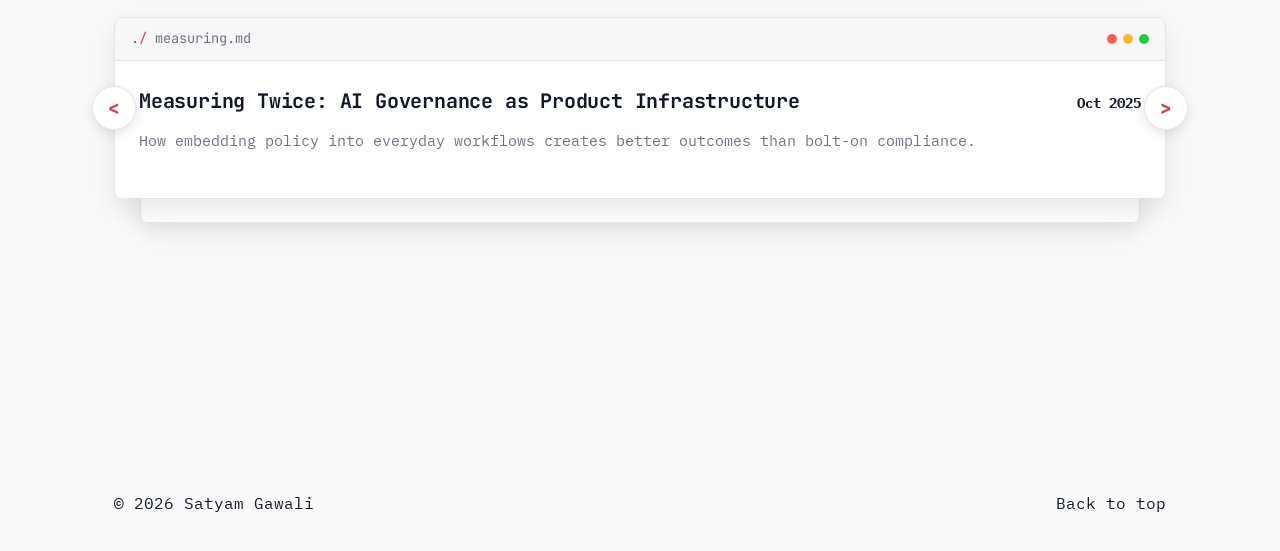
==== commit eb731fec: "chore: Add Google Analytics tracking snippet" ====
--- a/curations.html
+++ b/curations.html
@@ -31,6 +31,16 @@
   <link href="https://fonts.googleapis.com/css2?family=JetBrains+Mono:wght@400;500;700;800&family=IBM+Plex+Mono:ital,wght@0,400;0,500;0,600;0,700;1,400&display=swap" rel="stylesheet">
   <link rel="preload" href="assets/satyam-gawali-linkedin.jpg" as="image" />
   <link rel="stylesheet" href="styles.css" />
+  
+  <!-- Google tag (gtag.js) -->
+  <script async src="https://www.googletagmanager.com/gtag/js?id=G-YP0J3FCV1L"></script>
+  <script>
+    window.dataLayer = window.dataLayer || [];
+    function gtag(){dataLayer.push(arguments);}
+    gtag('js', new Date());
+
+    gtag('config', 'G-YP0J3FCV1L');
+  </script>
 </head>
 
 <body>
